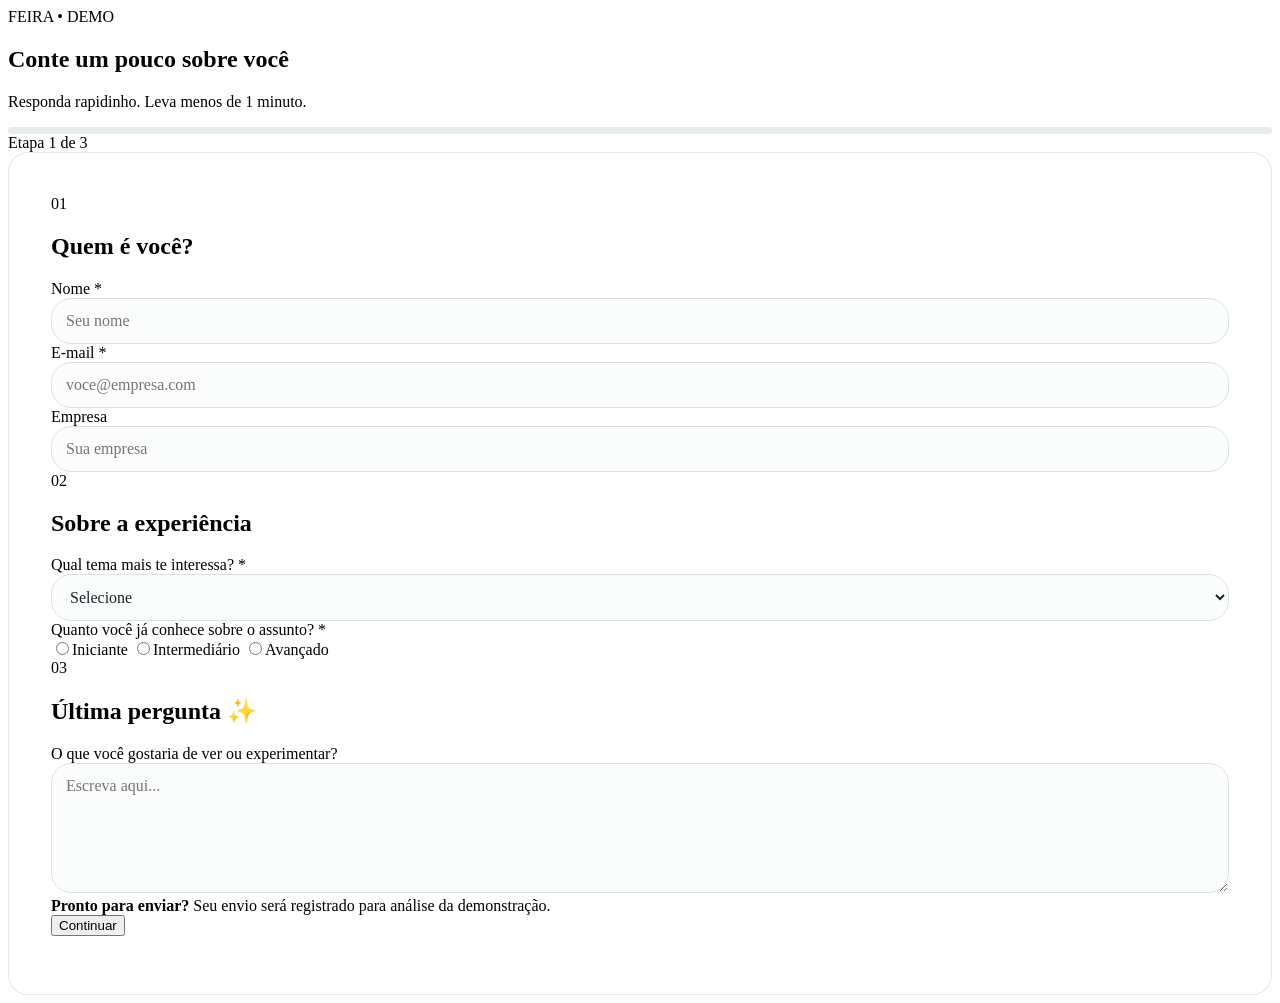
==== index.html @ f7d923ea "index" ====
<!DOCTYPE html>
<html lang="pt-BR">
<head>
  <meta charset="UTF-8" />
  <meta name="viewport" content="width=device-width, initial-scale=1.0" />
  <meta name="theme-color" content="#111827" />
  <title>Formulário Interativo</title>
  <link rel="stylesheet" href="css/form.css" />
</head>
<body>
  <main class="shell">
    <section class="hero">
      <span class="eyebrow">FEIRA • DEMO</span>
      <h1>Conte um pouco sobre você</h1>
      <p>Responda rapidinho. Leva menos de 1 minuto.</p>
    </section>

    <section class="progress-wrap" aria-label="Progresso">
      <div class="progress-track"><div id="progressBar" class="progress-fill"></div></div>
      <span id="stepLabel">Etapa 1 de 3</span>
    </section>

    <form id="feedbackForm" novalidate>
      <div class="step active" data-step="1">
        <div class="step-number">01</div>
        <h2>Quem é você?</h2>
        <label>Nome <span>*</span>
          <input id="name" name="name" type="text" autocomplete="name" placeholder="Seu nome" required />
        </label>
        <label>E-mail <span>*</span>
          <input id="email" name="email" type="email" autocomplete="email" placeholder="voce@empresa.com" required />
        </label>
        <label>Empresa
          <input id="company" name="company" type="text" autocomplete="organization" placeholder="Sua empresa" />
        </label>
      </div>

      <div class="step" data-step="2">
        <div class="step-number">02</div>
        <h2>Sobre a experiência</h2>
        <label>Qual tema mais te interessa? <span>*</span>
          <select id="interest" name="interest" required>
            <option value="">Selecione</option>
            <option>IA e automação</option>
            <option>Dados e analytics</option>
            <option>Cloud</option>
            <option>Experiência do cliente</option>
            <option>Outro</option>
          </select>
        </label>
        <label>Quanto você já conhece sobre o assunto? <span>*</span>
          <div class="choice-grid">
            <label class="choice"><input type="radio" name="level" value="Iniciante" required /><span>Iniciante</span></label>
            <label class="choice"><input type="radio" name="level" value="Intermediário" /><span>Intermediário</span></label>
            <label class="choice"><input type="radio" name="level" value="Avançado" /><span>Avançado</span></label>
          </div>
        </label>
      </div>

      <div class="step" data-step="3">
        <div class="step-number">03</div>
        <h2>Última pergunta ✨</h2>
        <label>O que você gostaria de ver ou experimentar?
          <textarea id="comment" name="comment" rows="5" placeholder="Escreva aqui..."></textarea>
        </label>
        <div class="privacy-note">
          <strong>Pronto para enviar?</strong>
          <span>Seu envio será registrado para análise da demonstração.</span>
        </div>
      </div>

      <div class="actions">
        <button type="button" id="backBtn" class="btn secondary" hidden>Voltar</button>
        <button type="button" id="nextBtn" class="btn primary">Continuar</button>
        <button type="submit" id="submitBtn" class="btn primary" hidden>Enviar resposta</button>
      </div>
      <p id="statusMessage" class="status" role="status" aria-live="polite"></p>
    </form>
  </main>
  <script src="js/form.js"></script>
</body>
</html>
---- css/form.css ----
:root {
  --form-ink: var(--kyn-dark, #17252a);
  --form-muted: #607276;
  --form-line: #d9e2e1;
  --form-paper: #ffffff;
  --form-sand: var(--kyn-sand-bg, #f4f1ec);
  --form-teal: var(--kyn-teal, #00a99d);
  --form-red: var(--kyn-red, #ed1c24);
  --form-radius: 20px;
  --form-space: 20px;
}
* { box-sizing: border-box; }
.form-page { position: relative; min-height: 100vh; margin: 0; padding: 28px; overflow-x: hidden; color: var(--form-ink); background: var(--form-sand); font-family: var(--font-family, "Segoe UI", sans-serif); }
.form-page::before, .form-page::after { position: fixed; z-index: 0; width: 64vw; height: 30vh; border: 1px solid rgba(0, 169, 157, .14); border-radius: 50%; content: ""; pointer-events: none; transform: rotate(-14deg); }
.form-page::before { top: -16vh; left: -22vw; box-shadow: 0 0 0 16px rgba(237, 28, 36, .035), 0 0 0 34px rgba(0, 169, 157, .035); }
.form-page::after { right: -28vw; bottom: -18vh; border-color: rgba(237, 28, 36, .12); transform: rotate(18deg); }
.form-shell { display: flex; width: min(100%, 900px); flex-direction: column; gap: var(--form-space); margin: 0 auto; }
.form-shell { position: relative; z-index: 1; }
.form-back-link { display: inline-block; align-self: flex-start; margin: 0 0 2px 4px; color: var(--form-ink); font-size: .85rem; font-weight: 700; text-decoration: none; }
.form-back-link:hover, .form-back-link:focus-visible { color: var(--form-red); }
.form-intro, .progress-area, #feedbackForm { background: var(--form-paper); border: 1px solid rgba(23, 37, 42, .1); }
.form-intro { position: relative; display: flex; min-height: 460px; flex-direction: column; justify-content: center; overflow: hidden; padding: 56px clamp(28px, 7vw, 76px); border-radius: var(--form-radius); background: linear-gradient(135deg, var(--form-ink), #23444a); color: #fff; }
.intro-brand { position: absolute; top: 28px; left: 24px; display: flex; align-items: baseline; gap: 10px; }
.intro-brand strong { color: #fff; font-size: .72rem; letter-spacing: .2em; }
.form-intro::after { position: absolute; right: -42px; bottom: -66px; width: 170px; height: 170px; border: 24px solid var(--form-red); border-radius: 50%; content: ""; opacity: .85; }
.form-eyebrow { position: relative; z-index: 1; color: #8be1d8; font-size: .7rem; font-weight: 800; letter-spacing: .12em; }
.form-brand-mark { display: flex; gap: 4px; margin: 18px 0 14px; }
.form-brand-mark span { width: 10px; height: 10px; background: var(--form-red); border-radius: 50%; }
.form-brand-mark span:nth-child(2) { background: var(--form-teal); }
.form-brand-mark span:nth-child(3) { background: #f9b233; }
.form-intro h1 { position: relative; z-index: 1; max-width: 700px; margin: 0 0 14px; font-size: clamp(2.5rem, 5vw, 4.8rem); line-height: 1.04; }
.form-intro h2 { position: relative; z-index: 1; max-width: 410px; margin: 0 0 8px; color: #dce9e7; font-size: 1rem; font-weight: 500; line-height: 1.5; }
.form-intro p { position: relative; z-index: 1; max-width: 420px; margin: 0; color: #dce9e7; line-height: 1.5; }
.start-button { position: relative; z-index: 1; align-self: flex-start; margin-top: 32px; padding: 15px 20px; border: 0; border-radius: 6px; background: var(--form-red); color: #fff; cursor: pointer; font: inherit; font-weight: 800; }
.start-button:hover, .start-button:focus-visible { background: #ff3b42; transform: translateX(3px); }
.start-button span { margin-left: 12px; }
.form-page.is-started .form-intro { min-height: 0; margin-bottom: 0; padding: 24px 32px; border-radius: var(--form-radius); }
.form-page.is-started .form-intro h1 { max-width: 720px; margin: 0; font-size: clamp(1.45rem, 3vw, 2.2rem); }
.form-page.is-started .form-intro h2 { display: none; }
.form-page.is-started .form-intro p { display: block; margin-top: 7px; font-size: .86rem; }
.form-page.is-started .form-brand-mark { position: absolute; right: 28px; bottom: 24px; margin: 0; }
.form-page.is-started .start-button { display: none; }
.form-page.is-started .intro-brand { position: static; margin-bottom: 14px; }
.progress-area { display: flex; align-items: center; gap: 18px; padding: 18px 28px; border-radius: var(--form-radius); color: var(--form-muted); font-size: .78rem; font-weight: 700; }
.progress-track { flex: 1; height: 7px; overflow: hidden; border-radius: 99px; background: #e6eeec; }
.progress-track span { display: block; width: 33.33%; height: 100%; border-radius: inherit; background: var(--form-teal); transition: width 220ms ease; }
#feedbackForm { padding: clamp(28px, 5vw, 52px); border-radius: var(--form-radius); }
.form-step { margin: 0; padding: 0; border: 0; }
fieldset.form-step[hidden] { display: none !important; }
.form-step.is-active { animation: form-enter 180ms ease-out; }
@keyframes form-enter { from { opacity: 0; transform: translateY(6px); } to { opacity: 1; transform: translateY(0); } }
.form-step legend { margin-bottom: 12px; font-size: clamp(1.55rem, 3vw, 2rem); font-weight: 800; }
.step-hint { margin: 0 0 26px; color: var(--form-muted); font-size: .9rem; line-height: 1.5; }
.field-label { display: block; margin: 0 0 8px; font-size: .86rem; font-weight: 800; }
.field-group { min-width: 0; }
.field-group + .field-group { margin-top: 22px; }
.field-label span:not(.optional) { color: var(--form-red); }
.optional { margin-left: 5px; color: var(--form-muted); font-size: .72rem; font-weight: 500; }
input:not([type="radio"]):not([type="checkbox"]), select, textarea { width: 100%; border: 1px solid var(--form-line); border-radius: var(--form-radius); background: #fbfdfc; color: var(--form-ink); font: inherit; font-size: 1rem; outline: none; padding: 13px 14px; }
textarea { min-height: 130px; resize: vertical; }
input:focus, select:focus, textarea:focus { border-color: var(--form-teal); box-shadow: 0 0 0 3px rgba(0, 169, 157, .14); }
.field-error { display: block; min-height: 17px; margin-top: 5px; color: var(--form-red); font-size: .76rem; }
[aria-invalid="true"] { border-color: var(--form-red) !important; }
.choice-list { display: grid; gap: var(--form-space); }
.choice-card { position: relative; display: flex; align-items: center; min-height: 56px; padding: 14px 16px; border: 1px solid var(--form-line); border-radius: var(--form-radius); cursor: pointer; font-size: .9rem; font-weight: 700; }
.choice-card:has(input:checked) { border-color: var(--form-teal); background: #eefaf8; }
.choice-card input { margin: 0 11px 0 0; accent-color: var(--form-teal); }
.question-note { margin: -12px 0 20px; color: var(--form-muted); font-size: .82rem; line-height: 1.5; }
.score-list { display: grid; gap: var(--form-space); }
.score-card { display: grid; grid-template-columns: 34px 1fr; column-gap: 12px; align-items: center; min-height: 72px; padding: 14px 16px; border: 1px solid var(--form-line); border-radius: var(--form-radius); cursor: pointer; }
.score-card input { position: absolute; opacity: 0; }
.score-card strong { grid-row: span 2; display: grid; width: 30px; height: 30px; place-items: center; border-radius: 50%; background: #e8efed; color: var(--form-ink); }
.score-card span { color: var(--form-muted); font-size: .8rem; line-height: 1.35; }
.score-card:has(input:checked) { border-color: var(--form-teal); background: #eefaf8; box-shadow: 0 0 0 2px rgba(0, 169, 157, .08); }
.score-card:has(input:checked) strong { background: var(--form-teal); color: #fff; }
.score-result { display: flex; align-items: baseline; gap: 8px; margin: 18px 0 24px; }
.score-result strong { color: var(--form-red); font-size: 4rem; line-height: 1; }
.score-result span { color: var(--form-muted); font-weight: 700; }
.character-count { display: block; margin-top: 5px; color: var(--form-muted); font-size: .73rem; text-align: right; }
.consent-line { display: flex; gap: 10px; align-items: flex-start; margin-top: 23px; color: var(--form-muted); font-size: .82rem; line-height: 1.45; }
.consent-line input { width: 18px; height: 18px; flex: 0 0 auto; margin-top: 1px; accent-color: var(--form-teal); }
.form-actions { display: flex; gap: var(--form-space); margin-top: 30px; }
.button { min-height: 52px; padding: 12px 17px; border: 0; border-radius: var(--form-radius); cursor: pointer; font: inherit; font-weight: 800; transition: transform 150ms ease, opacity 150ms ease; }
.button:hover:not(:disabled) { transform: translateY(-1px); }
.button:focus-visible { outline: 3px solid rgba(0, 169, 157, .35); outline-offset: 2px; }
.button:disabled { cursor: wait; opacity: .6; }
.button-primary { flex: 1; background: var(--form-red); color: #fff; }
.button-secondary { min-width: 92px; background: #e8efed; color: var(--form-ink); }
.status-message { min-height: 22px; margin: 14px 0 0; color: var(--form-muted); font-size: .83rem; line-height: 1.4; }
.status-message.is-success { color: #087f68; }
.status-message.is-error { color: #b42318; }
@media (max-width: 420px) {
  .form-page { padding: 12px; }
  .form-back-link { margin-bottom: 14px; }
  .form-intro { min-height: 76vh; padding: 30px 20px; border-radius: var(--form-radius); }
  .intro-brand { top: 20px; left: 20px; gap: 6px; flex-wrap: wrap; }
  .intro-brand strong { font-size: .62rem; }
  .form-intro h1 { font-size: clamp(2rem, 12vw, 2.75rem); }
  .form-intro h2 { font-size: .92rem; }
  .progress-area { padding: 14px 16px; }
  #feedbackForm { padding: 22px 18px 20px; border-radius: var(--form-radius); }
  .form-step legend { font-size: 1.35rem; }
  .form-actions { position: sticky; bottom: 0; z-index: 3; margin: 22px -18px -20px; padding: 12px 18px; background: rgba(255, 255, 255, .94); }
  .button { min-height: 48px; padding: 11px 12px; font-size: .88rem; }
}
@media (min-width: 640px) {
  .form-page { padding: 42px 24px; }
  .form-intro, #feedbackForm { padding-left: 38px; padding-right: 38px; }
  .progress-area { padding-left: 38px; padding-right: 38px; }
}
@media (min-width: 900px) {
  .form-shell { width: min(100%, 940px); }
  .form-intro { min-height: 460px; padding: 64px 76px; border-radius: var(--form-radius); }
  .intro-brand { top: 34px; left: 76px; }
  .form-intro h1 { max-width: 650px; font-size: clamp(3.2rem, 5vw, 5.4rem); }
  .form-intro h2 { max-width: 620px; font-size: 1.15rem; }
  .form-intro p { font-size: 1rem; }
  .form-page.is-started .form-intro { padding: 28px 42px; }
  .form-page.is-started .form-brand-mark { right: 42px; bottom: 28px; }
  .progress-area { padding: 20px 42px; }
  #feedbackForm { padding: 42px; }
  .form-step { max-width: 760px; margin: 0 auto; }
  .form-step[data-step="1"] { display: grid; grid-template-columns: 1fr 1fr; column-gap: 24px; }
  .form-step[data-step="1"] legend, .form-step[data-step="1"] .step-hint { grid-column: 1 / -1; }
  .form-step[data-step="1"] .field-error { min-height: 0; }
  .score-list { grid-template-columns: 1fr 1fr; }
  .form-actions { max-width: 760px; margin-right: auto; margin-left: auto; }
  .status-message { max-width: 760px; margin-right: auto; margin-left: auto; }
}
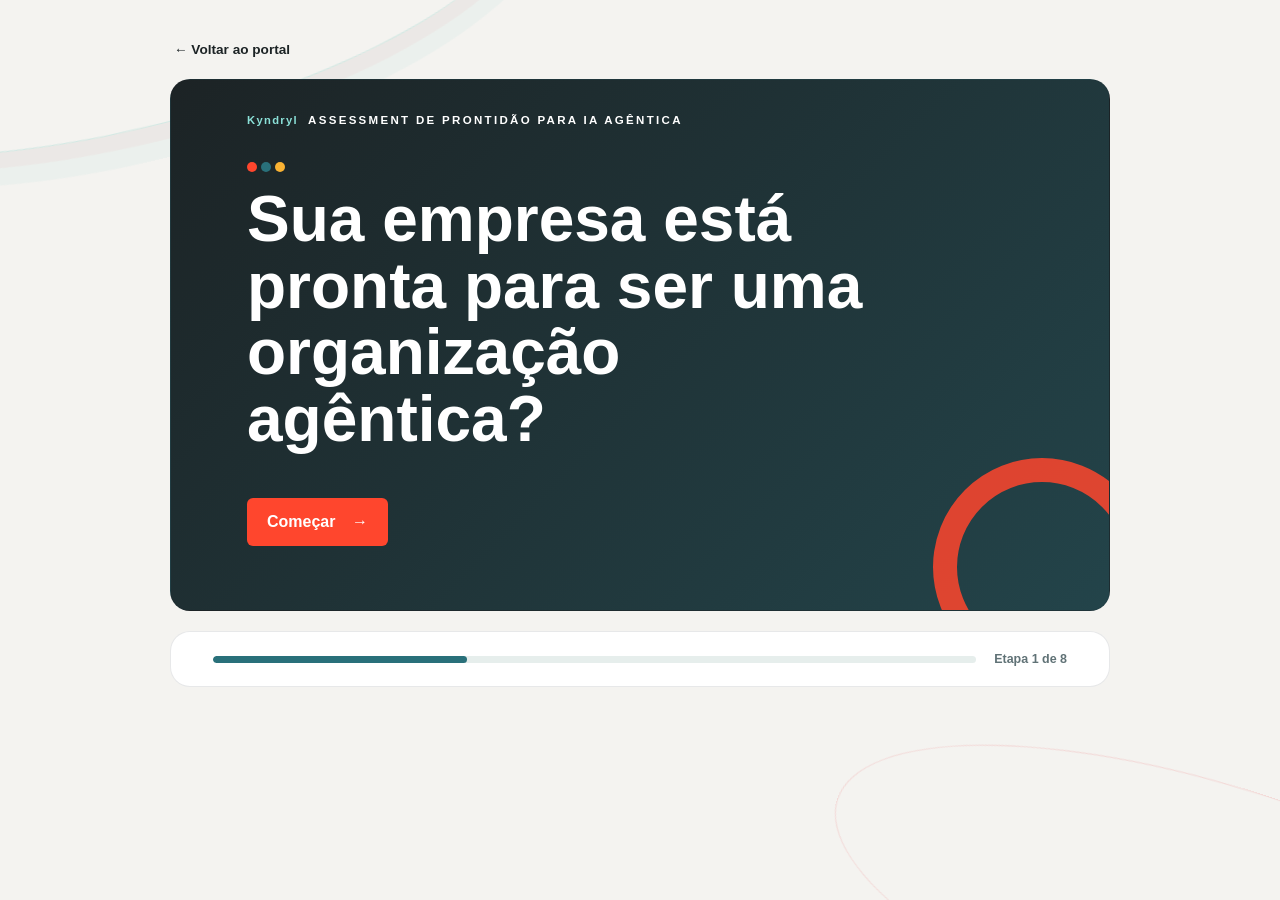
==== commit 7bd587f1: "socorro" ====
--- a/index.html
+++ b/index.html
@@ -1,82 +1,117 @@
-<!DOCTYPE html>
-<html lang="pt-BR">
-<head>
-  <meta charset="UTF-8" />
-  <meta name="viewport" content="width=device-width, initial-scale=1.0" />
-  <meta name="theme-color" content="#111827" />
-  <title>Formulário Interativo</title>
-  <link rel="stylesheet" href="css/form.css" />
-</head>
-<body>
-  <main class="shell">
-    <section class="hero">
-      <span class="eyebrow">FEIRA • DEMO</span>
-      <h1>Conte um pouco sobre você</h1>
-      <p>Responda rapidinho. Leva menos de 1 minuto.</p>
-    </section>
-
-    <section class="progress-wrap" aria-label="Progresso">
-      <div class="progress-track"><div id="progressBar" class="progress-fill"></div></div>
-      <span id="stepLabel">Etapa 1 de 3</span>
-    </section>
-
-    <form id="feedbackForm" novalidate>
-      <div class="step active" data-step="1">
-        <div class="step-number">01</div>
-        <h2>Quem é você?</h2>
-        <label>Nome <span>*</span>
-          <input id="name" name="name" type="text" autocomplete="name" placeholder="Seu nome" required />
-        </label>
-        <label>E-mail <span>*</span>
-          <input id="email" name="email" type="email" autocomplete="email" placeholder="voce@empresa.com" required />
-        </label>
-        <label>Empresa
-          <input id="company" name="company" type="text" autocomplete="organization" placeholder="Sua empresa" />
-        </label>
-      </div>
-
-      <div class="step" data-step="2">
-        <div class="step-number">02</div>
-        <h2>Sobre a experiência</h2>
-        <label>Qual tema mais te interessa? <span>*</span>
-          <select id="interest" name="interest" required>
-            <option value="">Selecione</option>
-            <option>IA e automação</option>
-            <option>Dados e analytics</option>
-            <option>Cloud</option>
-            <option>Experiência do cliente</option>
-            <option>Outro</option>
-          </select>
-        </label>
-        <label>Quanto você já conhece sobre o assunto? <span>*</span>
-          <div class="choice-grid">
-            <label class="choice"><input type="radio" name="level" value="Iniciante" required /><span>Iniciante</span></label>
-            <label class="choice"><input type="radio" name="level" value="Intermediário" /><span>Intermediário</span></label>
-            <label class="choice"><input type="radio" name="level" value="Avançado" /><span>Avançado</span></label>
-          </div>
-        </label>
-      </div>
-
-      <div class="step" data-step="3">
-        <div class="step-number">03</div>
-        <h2>Última pergunta ✨</h2>
-        <label>O que você gostaria de ver ou experimentar?
-          <textarea id="comment" name="comment" rows="5" placeholder="Escreva aqui..."></textarea>
-        </label>
-        <div class="privacy-note">
-          <strong>Pronto para enviar?</strong>
-          <span>Seu envio será registrado para análise da demonstração.</span>
-        </div>
-      </div>
-
-      <div class="actions">
-        <button type="button" id="backBtn" class="btn secondary" hidden>Voltar</button>
-        <button type="button" id="nextBtn" class="btn primary">Continuar</button>
-        <button type="submit" id="submitBtn" class="btn primary" hidden>Enviar resposta</button>
-      </div>
-      <p id="statusMessage" class="status" role="status" aria-live="polite"></p>
-    </form>
-  </main>
-  <script src="js/form.js"></script>
-</body>
-</html>
+<!DOCTYPE html>
+<html lang="pt-BR">
+<head>
+  <meta charset="UTF-8">
+  <meta name="viewport" content="width=device-width, initial-scale=1.0">
+  <meta name="theme-color" content="#17252a">
+  <title>AI Maturity Assessment | Kyndryl</title>
+  <link rel="stylesheet" href="../css/variables.css">
+  <link rel="stylesheet" href="../css/form.css">
+</head>
+<body class="form-page">
+  <main class="form-shell">
+    <a class="form-back-link" href="../index.html">&larr; Voltar ao portal</a>
+    <section class="form-intro" id="introPanel" aria-labelledby="form-title">
+      <div class="intro-brand"><span class="form-eyebrow">Kyndryl</span><strong>ASSESSMENT DE PRONTIDÃO PARA IA AGÊNTICA</strong></div>
+      <div class="form-brand-mark" aria-hidden="true"><span></span><span></span><span></span></div>
+      <h1 id="form-title">Sua empresa está pronta para ser uma organização agêntica?</h1>
+      <button type="button" id="startButton" class="start-button">Começar <span aria-hidden="true">&rarr;</span></button>
+    </section>
+    <section class="progress-area" id="progressArea" aria-label="Progresso do formulário" hidden>
+      <div class="progress-track"><span id="progressBar"></span></div>
+      <span id="stepLabel">Etapa 1 de 8</span>
+    </section>
+    <form id="feedbackForm" novalidate hidden>
+      <fieldset class="form-step is-active" data-step="1">
+        <legend>Sobre você</legend>
+        <p class="step-hint">Esses dados ajudam a contextualizar o resultado.</p>
+        <div class="field-group">
+          <label class="field-label" for="name">Nome <span aria-hidden="true">*</span></label>
+          <input id="name" name="name" type="text" autocomplete="name" maxlength="120" required placeholder="Como podemos chamar você?">
+          <span class="field-error" data-error-for="name"></span>
+        </div>
+        <div class="field-group">
+          <label class="field-label" for="company">Empresa <span class="optional">opcional</span></label>
+          <input id="company" name="company" type="text" autocomplete="organization" maxlength="180" placeholder="Nome da empresa">
+        </div>
+        <div class="field-group">
+          <label class="field-label" for="role">Cargo <span class="optional">opcional</span></label>
+          <input id="role" name="role" type="text" autocomplete="organization-title" maxlength="120" placeholder="Seu cargo ou função">
+        </div>
+        <div class="field-group">
+          <label class="field-label" for="email">E-mail <span aria-hidden="true">*</span></label>
+          <input id="email" name="email" type="email" autocomplete="email" maxlength="180" required placeholder="voce@empresa.com">
+          <span class="field-error" data-error-for="email"></span>
+        </div>
+      </fieldset>
+      <fieldset class="form-step" data-step="2" hidden>
+        <legend>1. Liderança e visão</legend>
+        <p class="step-hint">A liderança definiu e comunicou suficientemente uma visão clara para o uso de IA, com resultados esperados, patrocínio executivo e um ambiente seguro para experimentar e redesenhar o trabalho?</p>
+        <div class="score-list" role="radiogroup" aria-label="Liderança e visão">
+          <label class="score-card"><input type="radio" name="leadershipVision" value="0" required><strong>0</strong><span>Ainda não discutido ou desconhecido</span></label>
+          <label class="score-card"><input type="radio" name="leadershipVision" value="1"><strong>1</strong><span>Existe intenção, mas sem owner ou plano formal</span></label>
+          <label class="score-card"><input type="radio" name="leadershipVision" value="2"><strong>2</strong><span>Existem iniciativas ou pilotos isolados</span></label>
+          <label class="score-card"><input type="radio" name="leadershipVision" value="3"><strong>3</strong><span>Prática definida e implementada em áreas prioritárias</span></label>
+          <label class="score-card"><input type="radio" name="leadershipVision" value="4"><strong>4</strong><span>Padronizada, mensurada e aplicada em escala</span></label>
+        </div>
+        <span class="field-error" data-error-for="leadershipVision"></span>
+      </fieldset>
+      <fieldset class="form-step" data-step="3" hidden>
+        <legend>2. Conhecimento do trabalho</legend>
+        <p class="step-hint">Conhecemos suficientemente como o trabalho acontece hoje para decidir o que deve ser eliminado, permanecer humano ou ser compartilhado com Agentes?</p>
+        <p class="question-note">Considere os dados consumidos, papéis envolvidos, decisões, entregas, métricas e ineficiências.</p>
+        <div class="score-list" role="radiogroup" aria-label="Conhecimento do trabalho">
+          <label class="score-card"><input type="radio" name="workKnowledge" value="0" required><strong>0</strong><span>Ainda não discutido ou desconhecido</span></label><label class="score-card"><input type="radio" name="workKnowledge" value="1"><strong>1</strong><span>Existe intenção, mas sem owner ou plano formal</span></label><label class="score-card"><input type="radio" name="workKnowledge" value="2"><strong>2</strong><span>Existem iniciativas ou pilotos isolados</span></label><label class="score-card"><input type="radio" name="workKnowledge" value="3"><strong>3</strong><span>Prática definida e implementada em áreas prioritárias</span></label><label class="score-card"><input type="radio" name="workKnowledge" value="4"><strong>4</strong><span>Padronizada, mensurada e aplicada em escala</span></label>
+        </div><span class="field-error" data-error-for="workKnowledge"></span>
+      </fieldset>
+      <fieldset class="form-step" data-step="4" hidden>
+        <legend>3. Portfólio e roadmap</legend>
+        <p class="step-hint">Temos visibilidade das iniciativas de IA e um roadmap priorizado para evoluir de experimentos a agentes em produção, integrados, mensurados, monitorados e escaláveis?</p>
+        <p class="question-note">Considere iniciativas em andamento, tecnologias em uso, decisões de arquitetura e critérios de priorização.</p>
+        <div class="score-list" role="radiogroup" aria-label="Portfólio e roadmap">
+          <label class="score-card"><input type="radio" name="portfolioRoadmap" value="0" required><strong>0</strong><span>Ainda não discutido ou desconhecido</span></label><label class="score-card"><input type="radio" name="portfolioRoadmap" value="1"><strong>1</strong><span>Existe intenção, mas sem owner ou plano formal</span></label><label class="score-card"><input type="radio" name="portfolioRoadmap" value="2"><strong>2</strong><span>Existem iniciativas ou pilotos isolados</span></label><label class="score-card"><input type="radio" name="portfolioRoadmap" value="3"><strong>3</strong><span>Prática definida e implementada em áreas prioritárias</span></label><label class="score-card"><input type="radio" name="portfolioRoadmap" value="4"><strong>4</strong><span>Padronizada, mensurada e aplicada em escala</span></label>
+        </div><span class="field-error" data-error-for="portfolioRoadmap"></span>
+      </fieldset>
+      <fieldset class="form-step" data-step="5" hidden>
+        <legend>4. Tecnologia, dados e segurança</legend>
+        <p class="step-hint">Nossos dados, sistemas, integrações e controles estão prontos para que Agentes acessem informações e executem ações com segurança?</p>
+        <div class="score-list" role="radiogroup" aria-label="Tecnologia, dados e segurança">
+          <label class="score-card"><input type="radio" name="technologySecurity" value="0" required><strong>0</strong><span>Ainda não discutido ou desconhecido</span></label><label class="score-card"><input type="radio" name="technologySecurity" value="1"><strong>1</strong><span>Existe intenção, mas sem owner ou plano formal</span></label><label class="score-card"><input type="radio" name="technologySecurity" value="2"><strong>2</strong><span>Existem iniciativas ou pilotos isolados</span></label><label class="score-card"><input type="radio" name="technologySecurity" value="3"><strong>3</strong><span>Prática definida e implementada em áreas prioritárias</span></label><label class="score-card"><input type="radio" name="technologySecurity" value="4"><strong>4</strong><span>Padronizada, mensurada e aplicada em escala</span></label>
+        </div><span class="field-error" data-error-for="technologySecurity"></span>
+      </fieldset>
+      <fieldset class="form-step" data-step="6" hidden>
+        <legend>5. Responsabilidades e accountability</legend>
+        <p class="step-hint">Está claro quem prioriza, aprova, constrói, implementa, governa, opera e responde pelos agentes de IA e por seus resultados?</p>
+        <p class="question-note">Considere a divisão de responsabilidades entre negócio, TI e áreas de governança.</p>
+        <div class="score-list" role="radiogroup" aria-label="Responsabilidades e accountability">
+          <label class="score-card"><input type="radio" name="accountability" value="0" required><strong>0</strong><span>Ainda não discutido ou desconhecido</span></label><label class="score-card"><input type="radio" name="accountability" value="1"><strong>1</strong><span>Existe intenção, mas sem owner ou plano formal</span></label><label class="score-card"><input type="radio" name="accountability" value="2"><strong>2</strong><span>Existem iniciativas ou pilotos isolados</span></label><label class="score-card"><input type="radio" name="accountability" value="3"><strong>3</strong><span>Prática definida e implementada em áreas prioritárias</span></label><label class="score-card"><input type="radio" name="accountability" value="4"><strong>4</strong><span>Padronizada, mensurada e aplicada em escala</span></label>
+        </div><span class="field-error" data-error-for="accountability"></span>
+      </fieldset>
+      <fieldset class="form-step" data-step="7" hidden>
+        <legend>6. Mudança e aprendizagem</legend>
+        <p class="step-hint">Temos uma estratégia estruturada, responsáveis e recursos para envolver as pessoas, desenvolver competências, apoiar a adoção, acompanhar impactos e aprender continuamente?</p>
+        <div class="score-list" role="radiogroup" aria-label="Mudança e aprendizagem">
+          <label class="score-card"><input type="radio" name="changeLearning" value="0" required><strong>0</strong><span>Ainda não discutido ou desconhecido</span></label><label class="score-card"><input type="radio" name="changeLearning" value="1"><strong>1</strong><span>Existe intenção, mas sem owner ou plano formal</span></label><label class="score-card"><input type="radio" name="changeLearning" value="2"><strong>2</strong><span>Existem iniciativas ou pilotos isolados</span></label><label class="score-card"><input type="radio" name="changeLearning" value="3"><strong>3</strong><span>Prática definida e implementada em áreas prioritárias</span></label><label class="score-card"><input type="radio" name="changeLearning" value="4"><strong>4</strong><span>Padronizada, mensurada e aplicada em escala</span></label>
+        </div><span class="field-error" data-error-for="changeLearning"></span>
+      </fieldset>
+      <fieldset class="form-step" data-step="8" hidden>
+        <legend>Seu resultado preliminar</legend>
+        <p class="step-hint">Esta média é uma indicação inicial para orientar a conversa, não um diagnóstico definitivo.</p>
+        <div class="score-result"><strong id="scorePreview">0,0</strong><span>de 4,0</span></div>
+        <label class="field-label" for="comment">Algum contexto que gostaria de compartilhar? <span class="optional">opcional</span></label>
+        <textarea id="comment" name="comment" rows="5" maxlength="2000" placeholder="Uma iniciativa, desafio ou próximo passo..."></textarea>
+        <span class="character-count" id="characterCount">0 / 2000</span>
+        <label class="consent-line"><input id="consent" name="consent" type="checkbox" required><span>Autorizo o uso deste feedback para análise da demonstração. <span aria-hidden="true">*</span></span></label>
+        <span class="field-error" data-error-for="consent"></span>
+      </fieldset>
+      <div class="form-actions">
+        <button type="button" id="backButton" class="button button-secondary">Voltar</button>
+        <button type="button" id="nextButton" class="button button-primary">Continuar <span aria-hidden="true">&rarr;</span></button>
+        <button type="submit" id="submitButton" class="button button-primary" hidden>Enviar avaliação <span aria-hidden="true">&rarr;</span></button>
+      </div>
+      <p id="statusMessage" class="status-message" role="status" aria-live="polite"></p>
+    </form>
+  </main>
+  <script src="../js/form.js"></script>
+</body>
+</html>
--- a/css/variables.css
+++ b/css/variables.css
@@ -0,0 +1,65 @@
+/* ========================================================
+   PALETA OFICIAL KYNDRYL & TOKENS GLOBAIS
+======================================================== */
+:root {
+  --kyn-red: #FF462D;
+  --kyn-red-light: #FEECEB;
+  --kyn-red-dark: #BB4A4A;
+  
+  --kyn-teal: #29707A;
+  --kyn-teal-deep: #1B4D5C;
+  --kyn-aqua: #4AC5BB;
+  --kyn-aqua-light: #E4F4F1;
+  
+  --kyn-green: #187E3F;
+  --kyn-green-bright: #4CDD84;
+  --kyn-green-light: #E8F8F0;
+  
+  --kyn-amber: #F4D25A;
+  --kyn-amber-dark: #B59525;
+  --kyn-amber-light: #FEF9E7;
+  
+  --kyn-purple: #B687AC;
+  --kyn-purple-deep: #7B4F71;
+  
+  --kyn-dark: #1C2325;
+  --kyn-charcoal: #293537;
+  --kyn-gray-dark: #565049;
+  --kyn-gray-medium: #7F898A;
+  --kyn-sand-gray: #9E9287;
+  --kyn-sand-bg: #F4F3F0;
+  --kyn-border: #E0DDD7;
+  
+  --bg-white: #ffffff;
+  --sidebar-width: 250px;
+  --font-family: Arial, -apple-system, BlinkMacSystemFont, "Segoe UI", sans-serif;
+}
+
+/* ========================================================
+   TRANSIÇÕES DE PÁGINA
+======================================================== */
+@keyframes fadeIn {
+  from {
+    opacity: 0;
+  }
+  to {
+    opacity: 1;
+  }
+}
+
+@keyframes fadeOut {
+  from {
+    opacity: 1;
+  }
+  to {
+    opacity: 0;
+  }
+}
+
+body {
+  animation: fadeIn 0.6s ease-in-out;
+}
+
+body.fade-out {
+  animation: fadeOut 0.4s ease-in-out;
+}
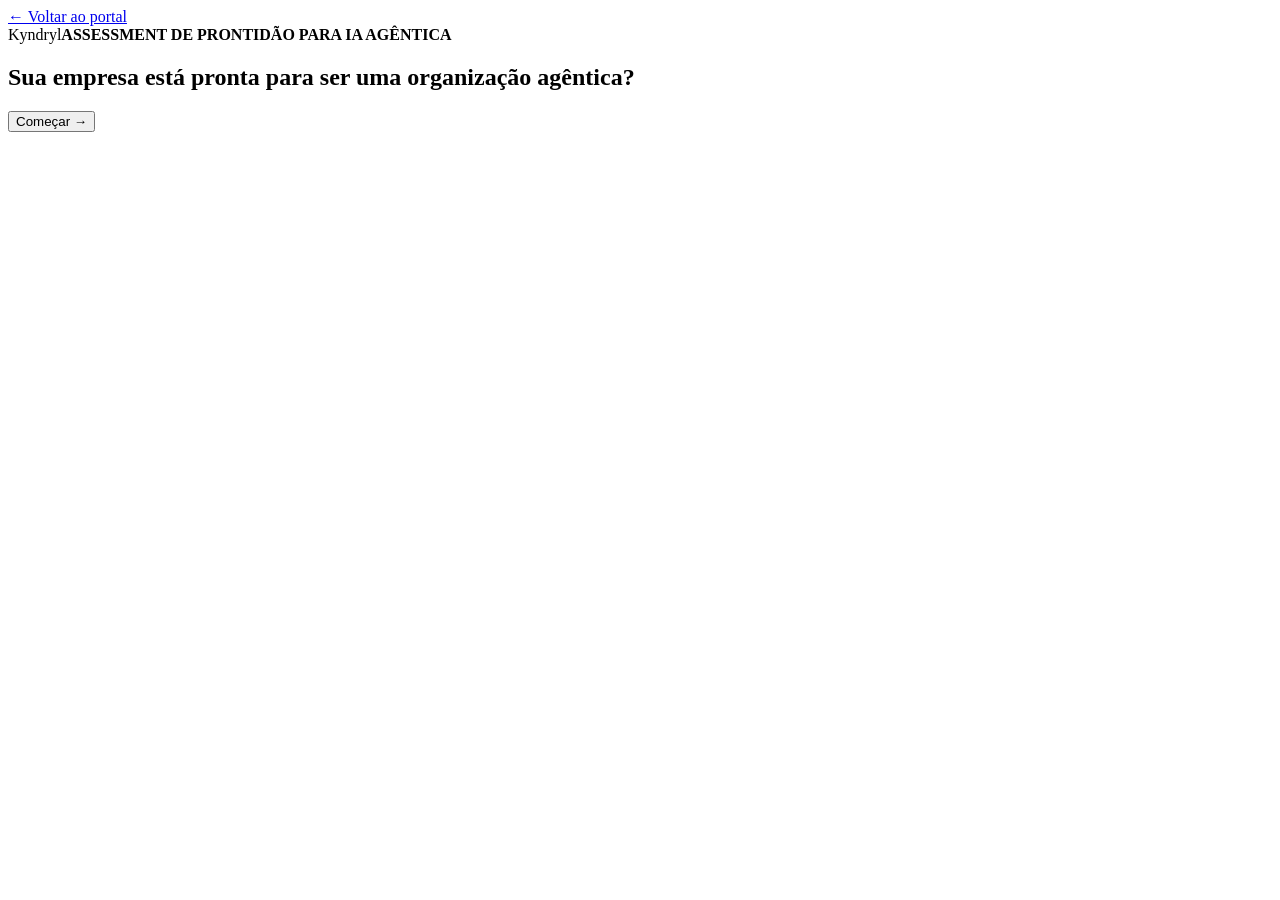
==== commit e261277f: "uepa" ====
--- a/index.html
+++ b/index.html
@@ -5,8 +5,8 @@
   <meta name="viewport" content="width=device-width, initial-scale=1.0">
   <meta name="theme-color" content="#17252a">
   <title>AI Maturity Assessment | Kyndryl</title>
-  <link rel="stylesheet" href="../css/variables.css">
-  <link rel="stylesheet" href="../css/form.css">
+  <link rel="stylesheet" href="Gika1102/-ai-assessment-hdi/css/variables.css">
+  <link rel="stylesheet" href="Gika1102/-ai-assessment-hdi/css/variables.css">
 </head>
 <body class="form-page">
   <main class="form-shell">
@@ -112,6 +112,6 @@
       <p id="statusMessage" class="status-message" role="status" aria-live="polite"></p>
     </form>
   </main>
-  <script src="../js/form.js"></script>
+  <script src="Gika1102/-ai-assessment-hdi/js/form.js"></script>
 </body>
 </html>
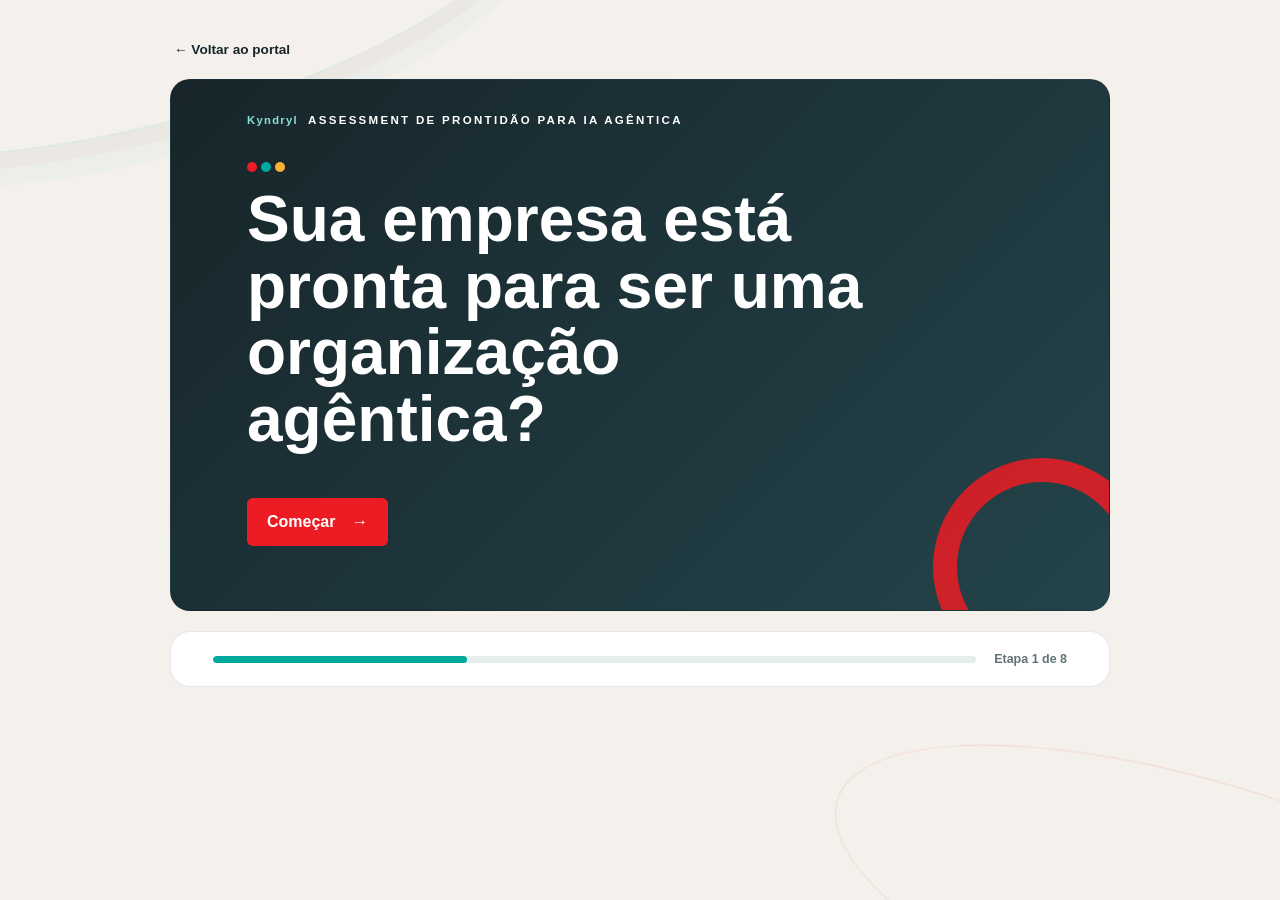
==== commit 32416ebd: "design" ====
--- a/index.html
+++ b/index.html
@@ -5,12 +5,11 @@
   <meta name="viewport" content="width=device-width, initial-scale=1.0">
   <meta name="theme-color" content="#17252a">
   <title>AI Maturity Assessment | Kyndryl</title>
-  <link rel="stylesheet" href="Gika1102/-ai-assessment-hdi/css/variables.css">
-  <link rel="stylesheet" href="Gika1102/-ai-assessment-hdi/css/variables.css">
+  <link rel="stylesheet" href="css/form.css">
 </head>
 <body class="form-page">
   <main class="form-shell">
-    <a class="form-back-link" href="../index.html">&larr; Voltar ao portal</a>
+    <a class="form-back-link" href="index.html">&larr; Voltar ao portal</a>
     <section class="form-intro" id="introPanel" aria-labelledby="form-title">
       <div class="intro-brand"><span class="form-eyebrow">Kyndryl</span><strong>ASSESSMENT DE PRONTIDÃO PARA IA AGÊNTICA</strong></div>
       <div class="form-brand-mark" aria-hidden="true"><span></span><span></span><span></span></div>
@@ -112,6 +111,6 @@
       <p id="statusMessage" class="status-message" role="status" aria-live="polite"></p>
     </form>
   </main>
-  <script src="Gika1102/-ai-assessment-hdi/js/form.js"></script>
+  <script src="js/form.js"></script>
 </body>
 </html>
--- a/css/form.css
+++ b/css/form.css
@@ -0,0 +1,129 @@
+:root {
+  --form-ink: var(--kyn-dark, #17252a);
+  --form-muted: #607276;
+  --form-line: #d9e2e1;
+  --form-paper: #ffffff;
+  --form-sand: var(--kyn-sand-bg, #f4f1ec);
+  --form-teal: var(--kyn-teal, #00a99d);
+  --form-red: var(--kyn-red, #ed1c24);
+  --form-radius: 20px;
+  --form-space: 20px;
+}
+* { box-sizing: border-box; }
+.form-page { position: relative; min-height: 100vh; margin: 0; padding: 28px; overflow-x: hidden; color: var(--form-ink); background: var(--form-sand); font-family: var(--font-family, "Segoe UI", sans-serif); }
+.form-page::before, .form-page::after { position: fixed; z-index: 0; width: 64vw; height: 30vh; border: 1px solid rgba(0, 169, 157, .14); border-radius: 50%; content: ""; pointer-events: none; transform: rotate(-14deg); }
+.form-page::before { top: -16vh; left: -22vw; box-shadow: 0 0 0 16px rgba(237, 28, 36, .035), 0 0 0 34px rgba(0, 169, 157, .035); }
+.form-page::after { right: -28vw; bottom: -18vh; border-color: rgba(237, 28, 36, .12); transform: rotate(18deg); }
+.form-shell { display: flex; width: min(100%, 900px); flex-direction: column; gap: var(--form-space); margin: 0 auto; }
+.form-shell { position: relative; z-index: 1; }
+.form-back-link { display: inline-block; align-self: flex-start; margin: 0 0 2px 4px; color: var(--form-ink); font-size: .85rem; font-weight: 700; text-decoration: none; }
+.form-back-link:hover, .form-back-link:focus-visible { color: var(--form-red); }
+.form-intro, .progress-area, #feedbackForm { background: var(--form-paper); border: 1px solid rgba(23, 37, 42, .1); }
+.form-intro { position: relative; display: flex; min-height: 460px; flex-direction: column; justify-content: center; overflow: hidden; padding: 56px clamp(28px, 7vw, 76px); border-radius: var(--form-radius); background: linear-gradient(135deg, var(--form-ink), #23444a); color: #fff; }
+.intro-brand { position: absolute; top: 28px; left: 24px; display: flex; align-items: baseline; gap: 10px; }
+.intro-brand strong { color: #fff; font-size: .72rem; letter-spacing: .2em; }
+.form-intro::after { position: absolute; right: -42px; bottom: -66px; width: 170px; height: 170px; border: 24px solid var(--form-red); border-radius: 50%; content: ""; opacity: .85; }
+.form-eyebrow { position: relative; z-index: 1; color: #8be1d8; font-size: .7rem; font-weight: 800; letter-spacing: .12em; }
+.form-brand-mark { display: flex; gap: 4px; margin: 18px 0 14px; }
+.form-brand-mark span { width: 10px; height: 10px; background: var(--form-red); border-radius: 50%; }
+.form-brand-mark span:nth-child(2) { background: var(--form-teal); }
+.form-brand-mark span:nth-child(3) { background: #f9b233; }
+.form-intro h1 { position: relative; z-index: 1; max-width: 700px; margin: 0 0 14px; font-size: clamp(2.5rem, 5vw, 4.8rem); line-height: 1.04; }
+.form-intro h2 { position: relative; z-index: 1; max-width: 410px; margin: 0 0 8px; color: #dce9e7; font-size: 1rem; font-weight: 500; line-height: 1.5; }
+.form-intro p { position: relative; z-index: 1; max-width: 420px; margin: 0; color: #dce9e7; line-height: 1.5; }
+.start-button { position: relative; z-index: 1; align-self: flex-start; margin-top: 32px; padding: 15px 20px; border: 0; border-radius: 6px; background: var(--form-red); color: #fff; cursor: pointer; font: inherit; font-weight: 800; }
+.start-button:hover, .start-button:focus-visible { background: #ff3b42; transform: translateX(3px); }
+.start-button span { margin-left: 12px; }
+.form-page.is-started .form-intro { min-height: 0; margin-bottom: 0; padding: 24px 32px; border-radius: var(--form-radius); }
+.form-page.is-started .form-intro h1 { max-width: 720px; margin: 0; font-size: clamp(1.45rem, 3vw, 2.2rem); }
+.form-page.is-started .form-intro h2 { display: none; }
+.form-page.is-started .form-intro p { display: block; margin-top: 7px; font-size: .86rem; }
+.form-page.is-started .form-brand-mark { position: absolute; right: 28px; bottom: 24px; margin: 0; }
+.form-page.is-started .start-button { display: none; }
+.form-page.is-started .intro-brand { position: static; margin-bottom: 14px; }
+.progress-area { display: flex; align-items: center; gap: 18px; padding: 18px 28px; border-radius: var(--form-radius); color: var(--form-muted); font-size: .78rem; font-weight: 700; }
+.progress-track { flex: 1; height: 7px; overflow: hidden; border-radius: 99px; background: #e6eeec; }
+.progress-track span { display: block; width: 33.33%; height: 100%; border-radius: inherit; background: var(--form-teal); transition: width 220ms ease; }
+#feedbackForm { padding: clamp(28px, 5vw, 52px); border-radius: var(--form-radius); }
+.form-step { margin: 0; padding: 0; border: 0; }
+fieldset.form-step[hidden] { display: none !important; }
+.form-step.is-active { animation: form-enter 180ms ease-out; }
+@keyframes form-enter { from { opacity: 0; transform: translateY(6px); } to { opacity: 1; transform: translateY(0); } }
+.form-step legend { margin-bottom: 12px; font-size: clamp(1.55rem, 3vw, 2rem); font-weight: 800; }
+.step-hint { margin: 0 0 26px; color: var(--form-muted); font-size: .9rem; line-height: 1.5; }
+.field-label { display: block; margin: 0 0 8px; font-size: .86rem; font-weight: 800; }
+.field-group { min-width: 0; }
+.field-group + .field-group { margin-top: 22px; }
+.field-label span:not(.optional) { color: var(--form-red); }
+.optional { margin-left: 5px; color: var(--form-muted); font-size: .72rem; font-weight: 500; }
+input:not([type="radio"]):not([type="checkbox"]), select, textarea { width: 100%; border: 1px solid var(--form-line); border-radius: var(--form-radius); background: #fbfdfc; color: var(--form-ink); font: inherit; font-size: 1rem; outline: none; padding: 13px 14px; }
+textarea { min-height: 130px; resize: vertical; }
+input:focus, select:focus, textarea:focus { border-color: var(--form-teal); box-shadow: 0 0 0 3px rgba(0, 169, 157, .14); }
+.field-error { display: block; min-height: 17px; margin-top: 5px; color: var(--form-red); font-size: .76rem; }
+[aria-invalid="true"] { border-color: var(--form-red) !important; }
+.choice-list { display: grid; gap: var(--form-space); }
+.choice-card { position: relative; display: flex; align-items: center; min-height: 56px; padding: 14px 16px; border: 1px solid var(--form-line); border-radius: var(--form-radius); cursor: pointer; font-size: .9rem; font-weight: 700; }
+.choice-card:has(input:checked) { border-color: var(--form-teal); background: #eefaf8; }
+.choice-card input { margin: 0 11px 0 0; accent-color: var(--form-teal); }
+.question-note { margin: -12px 0 20px; color: var(--form-muted); font-size: .82rem; line-height: 1.5; }
+.score-list { display: grid; gap: var(--form-space); }
+.score-card { display: grid; grid-template-columns: 34px 1fr; column-gap: 12px; align-items: center; min-height: 72px; padding: 14px 16px; border: 1px solid var(--form-line); border-radius: var(--form-radius); cursor: pointer; }
+.score-card input { position: absolute; opacity: 0; }
+.score-card strong { grid-row: span 2; display: grid; width: 30px; height: 30px; place-items: center; border-radius: 50%; background: #e8efed; color: var(--form-ink); }
+.score-card span { color: var(--form-muted); font-size: .8rem; line-height: 1.35; }
+.score-card:has(input:checked) { border-color: var(--form-teal); background: #eefaf8; box-shadow: 0 0 0 2px rgba(0, 169, 157, .08); }
+.score-card:has(input:checked) strong { background: var(--form-teal); color: #fff; }
+.score-result { display: flex; align-items: baseline; gap: 8px; margin: 18px 0 24px; }
+.score-result strong { color: var(--form-red); font-size: 4rem; line-height: 1; }
+.score-result span { color: var(--form-muted); font-weight: 700; }
+.character-count { display: block; margin-top: 5px; color: var(--form-muted); font-size: .73rem; text-align: right; }
+.consent-line { display: flex; gap: 10px; align-items: flex-start; margin-top: 23px; color: var(--form-muted); font-size: .82rem; line-height: 1.45; }
+.consent-line input { width: 18px; height: 18px; flex: 0 0 auto; margin-top: 1px; accent-color: var(--form-teal); }
+.form-actions { display: flex; gap: var(--form-space); margin-top: 30px; }
+.button { min-height: 52px; padding: 12px 17px; border: 0; border-radius: var(--form-radius); cursor: pointer; font: inherit; font-weight: 800; transition: transform 150ms ease, opacity 150ms ease; }
+.button:hover:not(:disabled) { transform: translateY(-1px); }
+.button:focus-visible { outline: 3px solid rgba(0, 169, 157, .35); outline-offset: 2px; }
+.button:disabled { cursor: wait; opacity: .6; }
+.button-primary { flex: 1; background: var(--form-red); color: #fff; }
+.button-secondary { min-width: 92px; background: #e8efed; color: var(--form-ink); }
+.status-message { min-height: 22px; margin: 14px 0 0; color: var(--form-muted); font-size: .83rem; line-height: 1.4; }
+.status-message.is-success { color: #087f68; }
+.status-message.is-error { color: #b42318; }
+@media (max-width: 420px) {
+  .form-page { padding: 12px; }
+  .form-back-link { margin-bottom: 14px; }
+  .form-intro { min-height: 76vh; padding: 30px 20px; border-radius: var(--form-radius); }
+  .intro-brand { top: 20px; left: 20px; gap: 6px; flex-wrap: wrap; }
+  .intro-brand strong { font-size: .62rem; }
+  .form-intro h1 { font-size: clamp(2rem, 12vw, 2.75rem); }
+  .form-intro h2 { font-size: .92rem; }
+  .progress-area { padding: 14px 16px; }
+  #feedbackForm { padding: 22px 18px 20px; border-radius: var(--form-radius); }
+  .form-step legend { font-size: 1.35rem; }
+  .form-actions { position: sticky; bottom: 0; z-index: 3; margin: 22px -18px -20px; padding: 12px 18px; background: rgba(255, 255, 255, .94); }
+  .button { min-height: 48px; padding: 11px 12px; font-size: .88rem; }
+}
+@media (min-width: 640px) {
+  .form-page { padding: 42px 24px; }
+  .form-intro, #feedbackForm { padding-left: 38px; padding-right: 38px; }
+  .progress-area { padding-left: 38px; padding-right: 38px; }
+}
+@media (min-width: 900px) {
+  .form-shell { width: min(100%, 940px); }
+  .form-intro { min-height: 460px; padding: 64px 76px; border-radius: var(--form-radius); }
+  .intro-brand { top: 34px; left: 76px; }
+  .form-intro h1 { max-width: 650px; font-size: clamp(3.2rem, 5vw, 5.4rem); }
+  .form-intro h2 { max-width: 620px; font-size: 1.15rem; }
+  .form-intro p { font-size: 1rem; }
+  .form-page.is-started .form-intro { padding: 28px 42px; }
+  .form-page.is-started .form-brand-mark { right: 42px; bottom: 28px; }
+  .progress-area { padding: 20px 42px; }
+  #feedbackForm { padding: 42px; }
+  .form-step { max-width: 760px; margin: 0 auto; }
+  .form-step[data-step="1"] { display: grid; grid-template-columns: 1fr 1fr; column-gap: 24px; }
+  .form-step[data-step="1"] legend, .form-step[data-step="1"] .step-hint { grid-column: 1 / -1; }
+  .form-step[data-step="1"] .field-error { min-height: 0; }
+  .score-list { grid-template-columns: 1fr 1fr; }
+  .form-actions { max-width: 760px; margin-right: auto; margin-left: auto; }
+  .status-message { max-width: 760px; margin-right: auto; margin-left: auto; }
+}
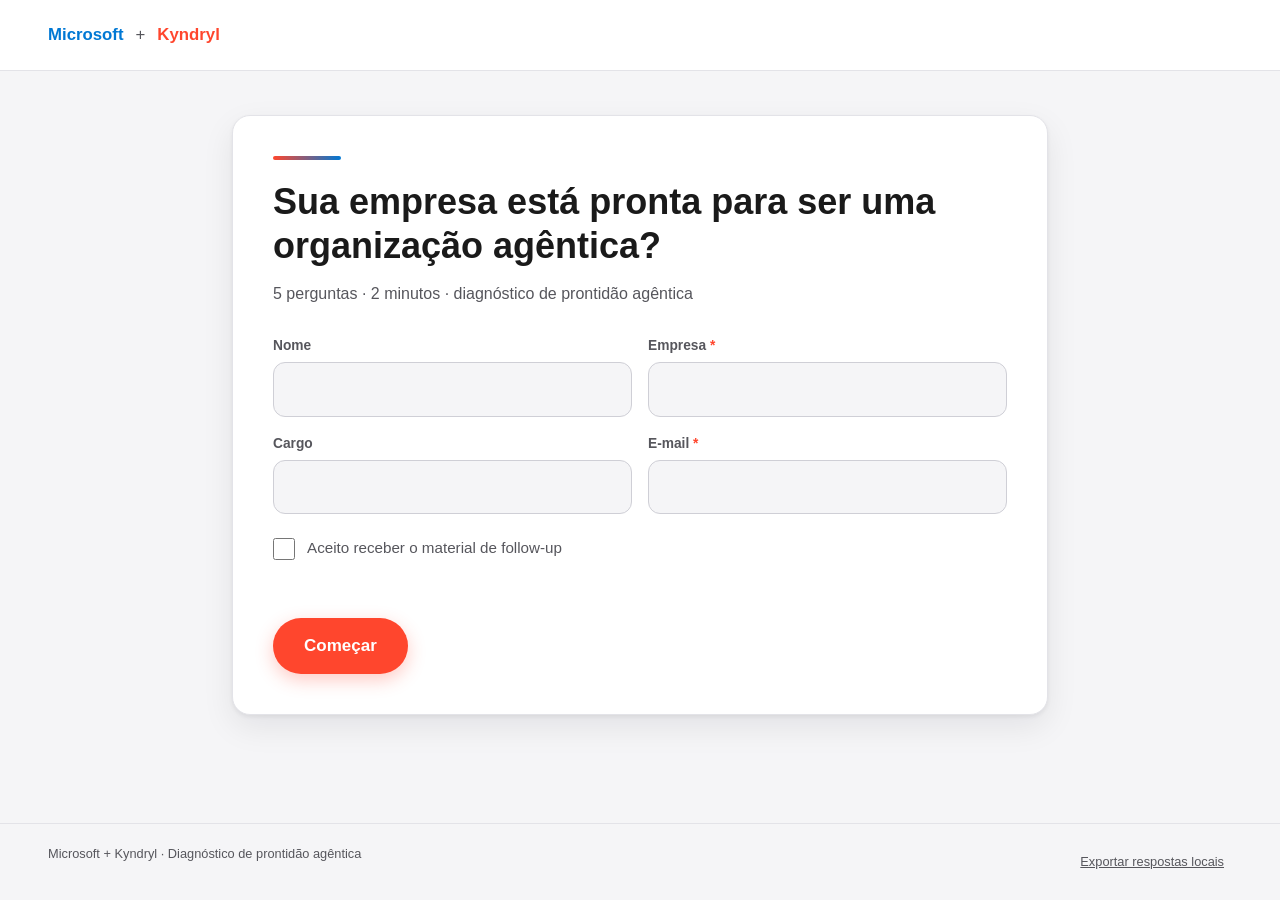
==== commit 69937146: "update forms" ====
--- a/index.html
+++ b/index.html
@@ -3,6 +3,8 @@
 <head>
   <meta charset="UTF-8">
   <meta name="viewport" content="width=device-width, initial-scale=1.0">
+  <meta http-equiv="refresh" content="0; url=quiz-prontidao-agentica.html">
+  <script>window.location.replace("quiz-prontidao-agentica.html");</script>
   <meta name="theme-color" content="#17252a">
   <title>AI Maturity Assessment | Kyndryl</title>
   <link rel="stylesheet" href="css/form.css">
@@ -94,9 +96,8 @@
         </div><span class="field-error" data-error-for="changeLearning"></span>
       </fieldset>
       <fieldset class="form-step" data-step="8" hidden>
-        <legend>Seu resultado preliminar</legend>
-        <p class="step-hint">Esta média é uma indicação inicial para orientar a conversa, não um diagnóstico definitivo.</p>
-        <div class="score-result"><strong id="scorePreview">0,0</strong><span>de 4,0</span></div>
+        <legend>Contexto final</legend>
+        <p class="step-hint">Compartilhe qualquer contexto que ajude a conversa a ficar mais precisa.</p>
         <label class="field-label" for="comment">Algum contexto que gostaria de compartilhar? <span class="optional">opcional</span></label>
         <textarea id="comment" name="comment" rows="5" maxlength="2000" placeholder="Uma iniciativa, desafio ou próximo passo..."></textarea>
         <span class="character-count" id="characterCount">0 / 2000</span>
@@ -110,7 +111,13 @@
       </div>
       <p id="statusMessage" class="status-message" role="status" aria-live="polite"></p>
     </form>
+    <section class="completion-panel" id="completionPanel" aria-live="polite" hidden>
+      <div class="form-brand-mark" aria-hidden="true"><span></span><span></span><span></span></div>
+      <p class="form-eyebrow">Kyndryl</p>
+      <h2>Obrigada pela sua resposta.</h2>
+      <p>A Kyndryl entrará em contato com você em breve.</p>
+    </section>
   </main>
-  <script src="js/form.js"></script>
+  <script type="module" src="js/form.js"></script>
 </body>
 </html>
--- a/css/form.css
+++ b/css/form.css
@@ -87,6 +87,11 @@
 .button-primary { flex: 1; background: var(--form-red); color: #fff; }
 .button-secondary { min-width: 92px; background: #e8efed; color: var(--form-ink); }
 .status-message { min-height: 22px; margin: 14px 0 0; color: var(--form-muted); font-size: .83rem; line-height: 1.4; }
+.completion-panel { padding: clamp(34px, 7vw, 72px) clamp(28px, 6vw, 76px); border-radius: var(--form-radius); background: #fff; text-align: center; }
+.completion-panel .form-brand-mark { justify-content: center; margin-top: 0; }
+.completion-panel .form-eyebrow { display: block; color: var(--form-teal); }
+.completion-panel h2 { margin: 18px 0 12px; font-size: clamp(1.8rem, 4vw, 2.8rem); }
+.completion-panel p:last-child { margin: 0; color: var(--form-muted); font-size: 1rem; }
 .status-message.is-success { color: #087f68; }
 .status-message.is-error { color: #b42318; }
 @media (max-width: 420px) {
